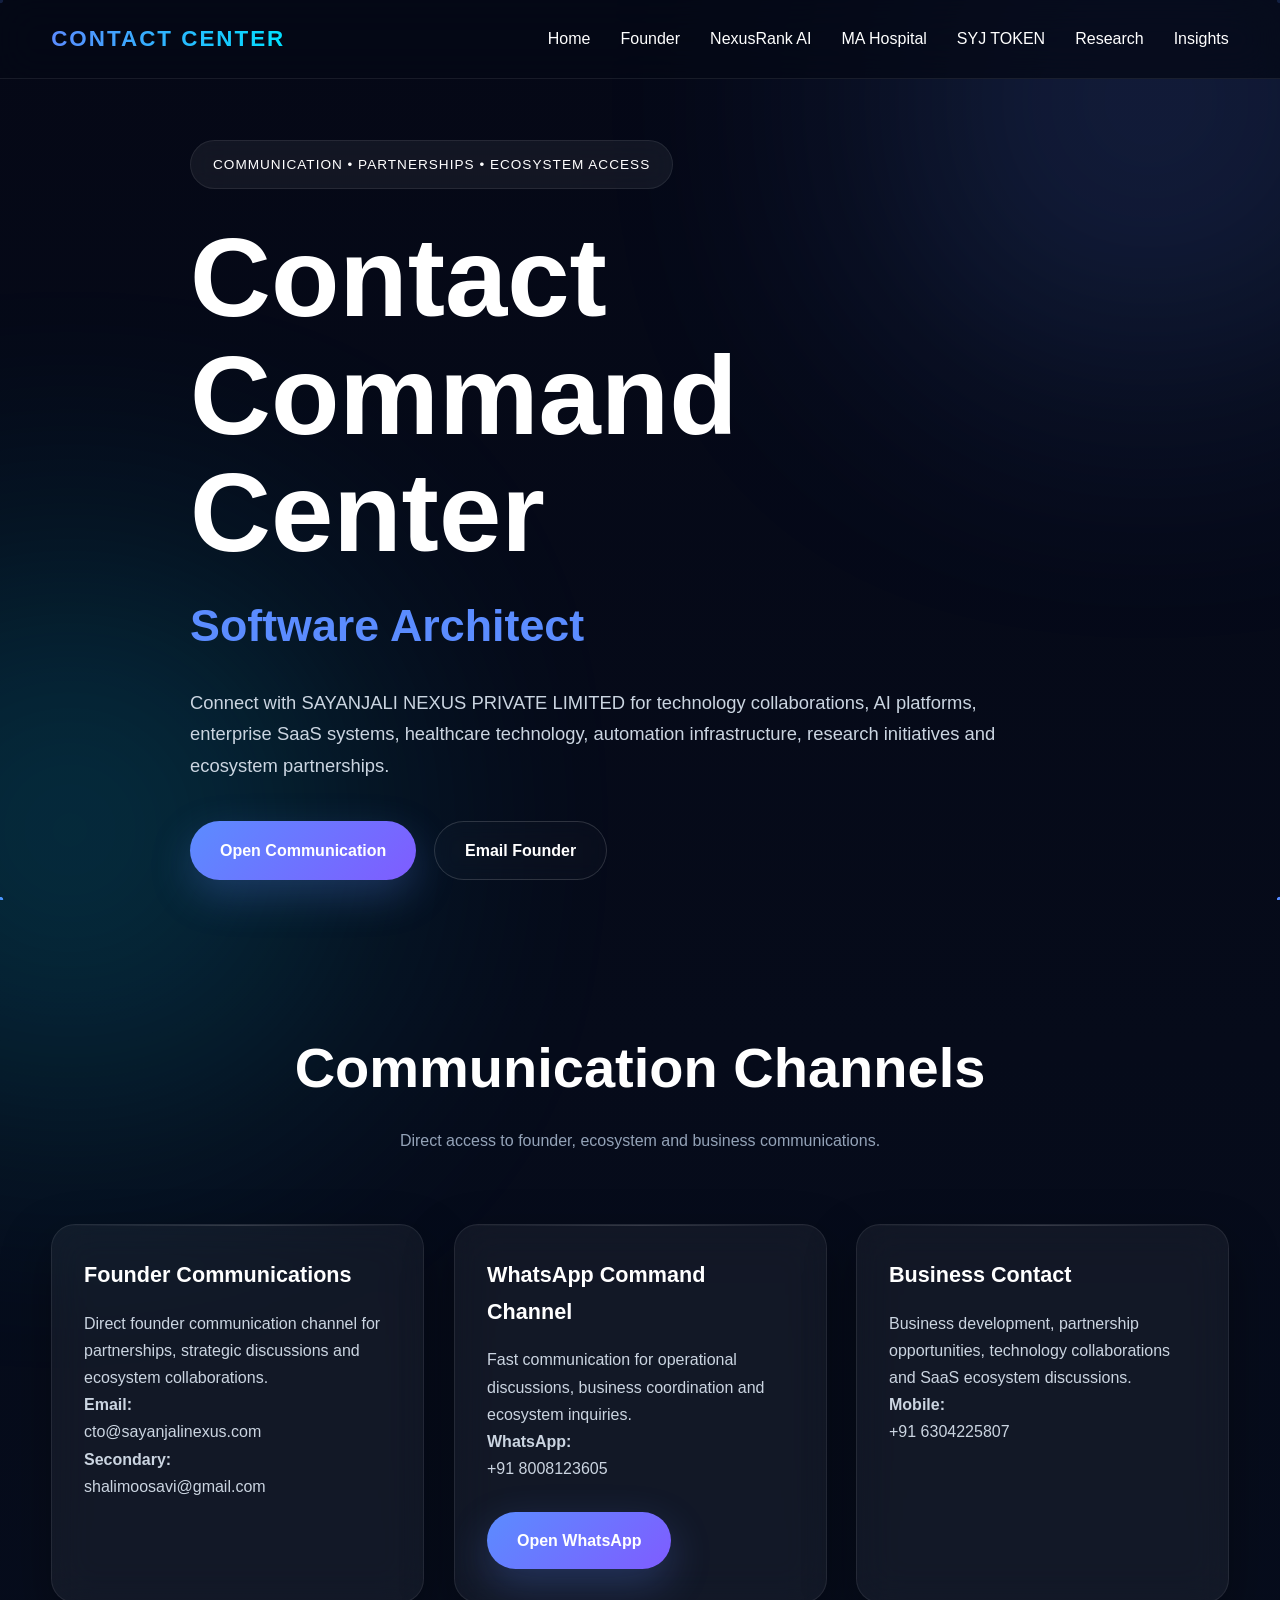
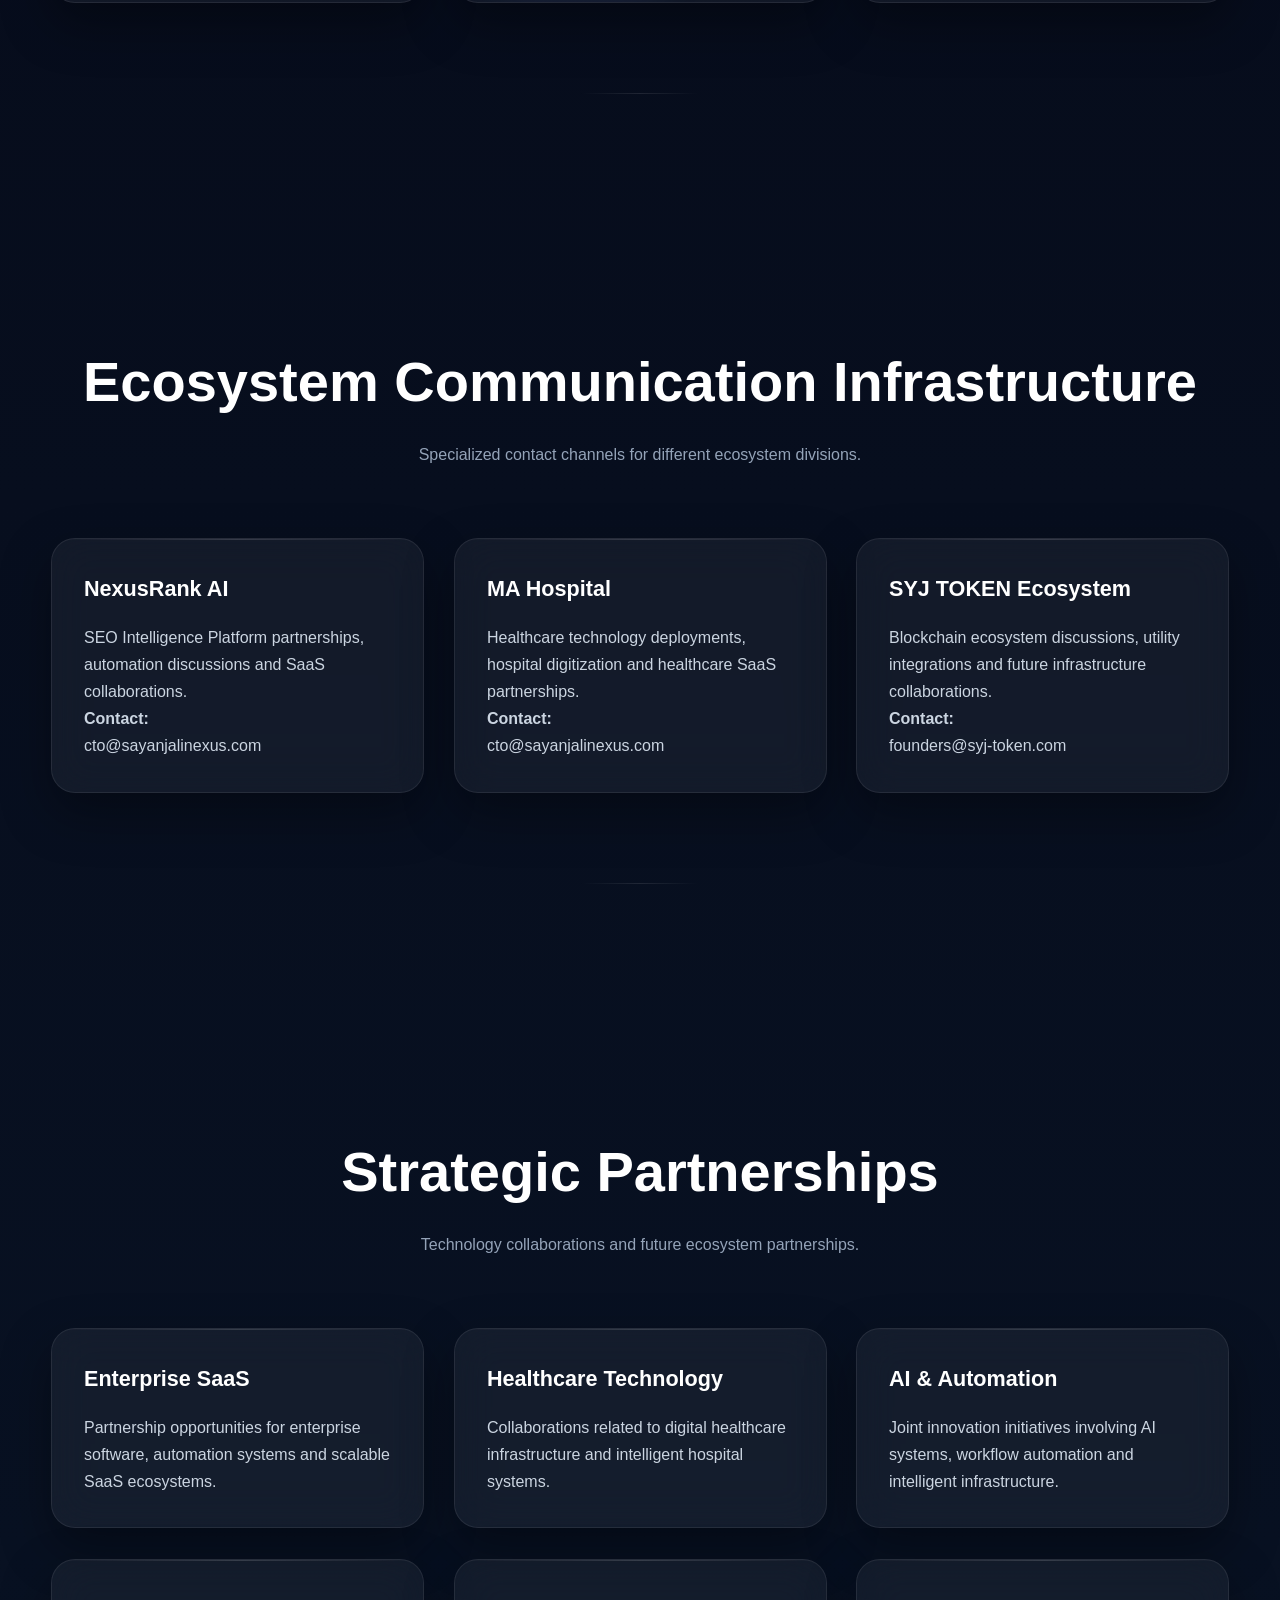
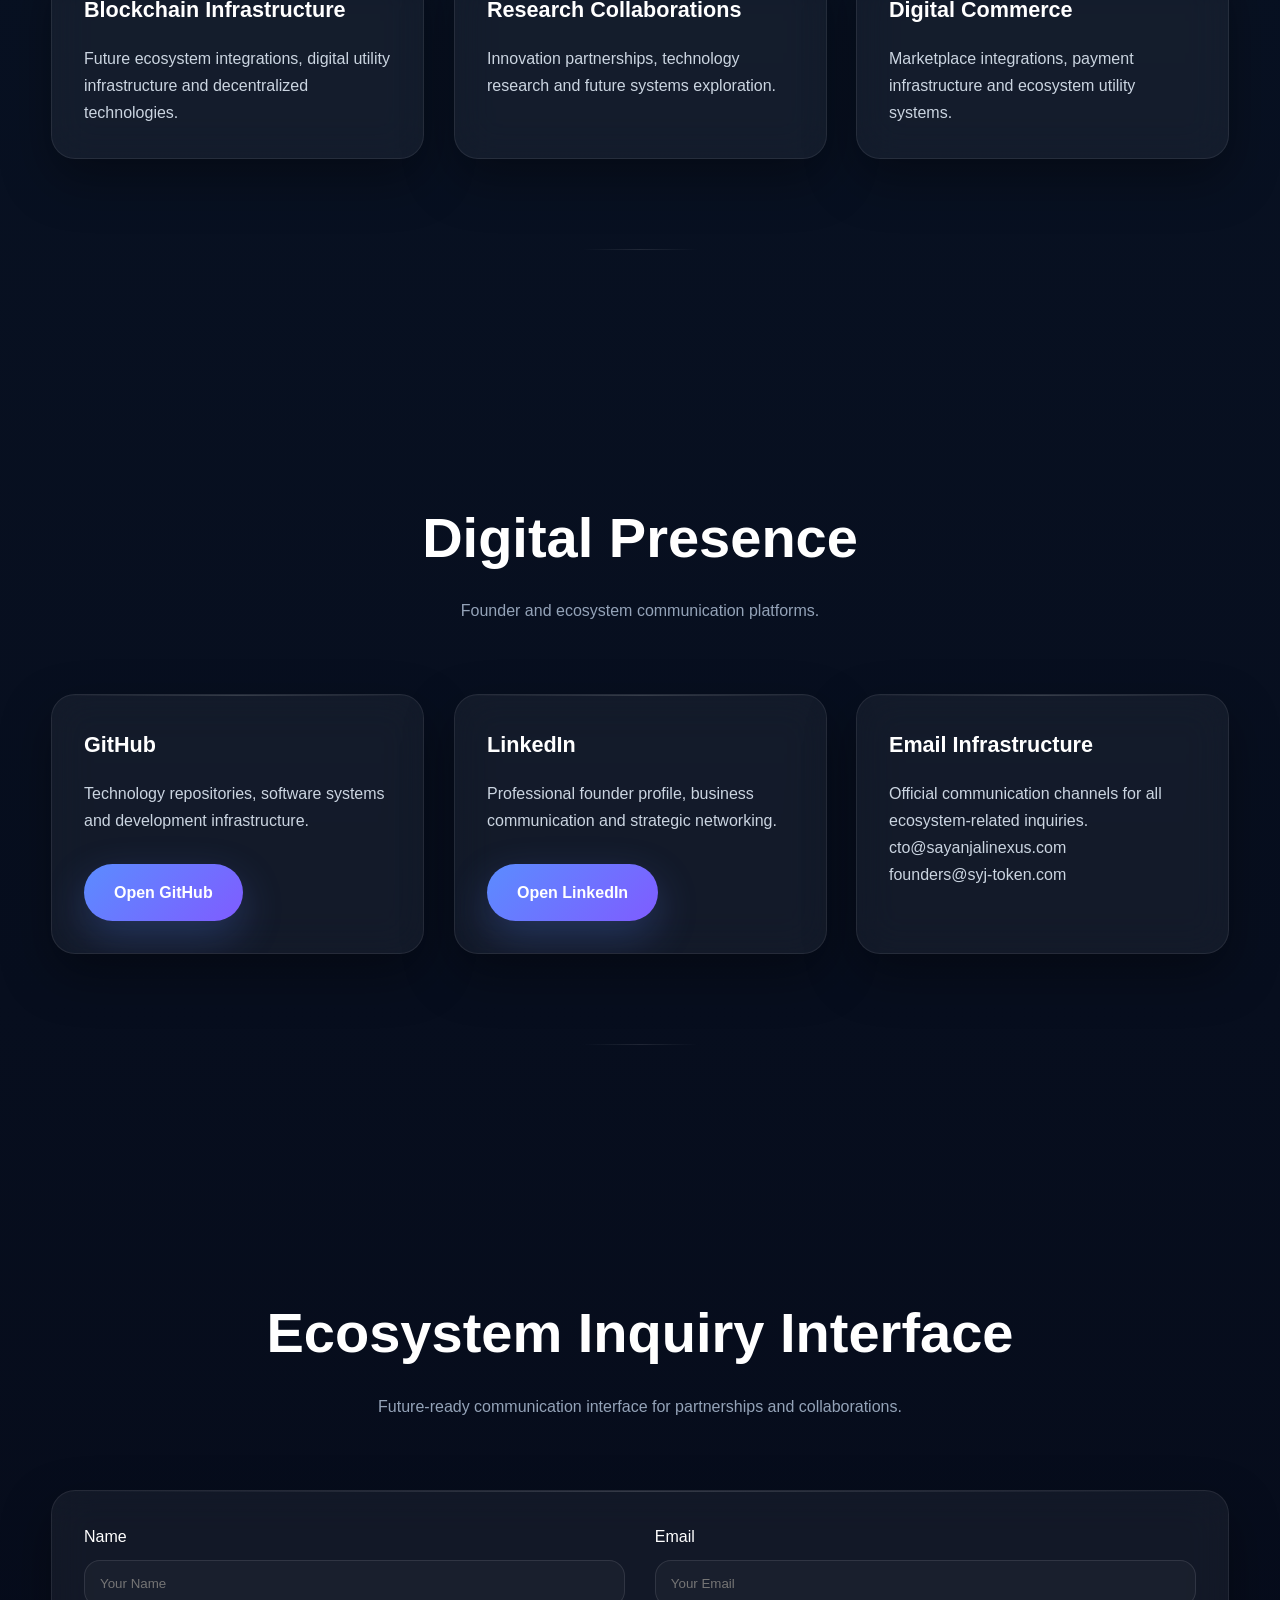
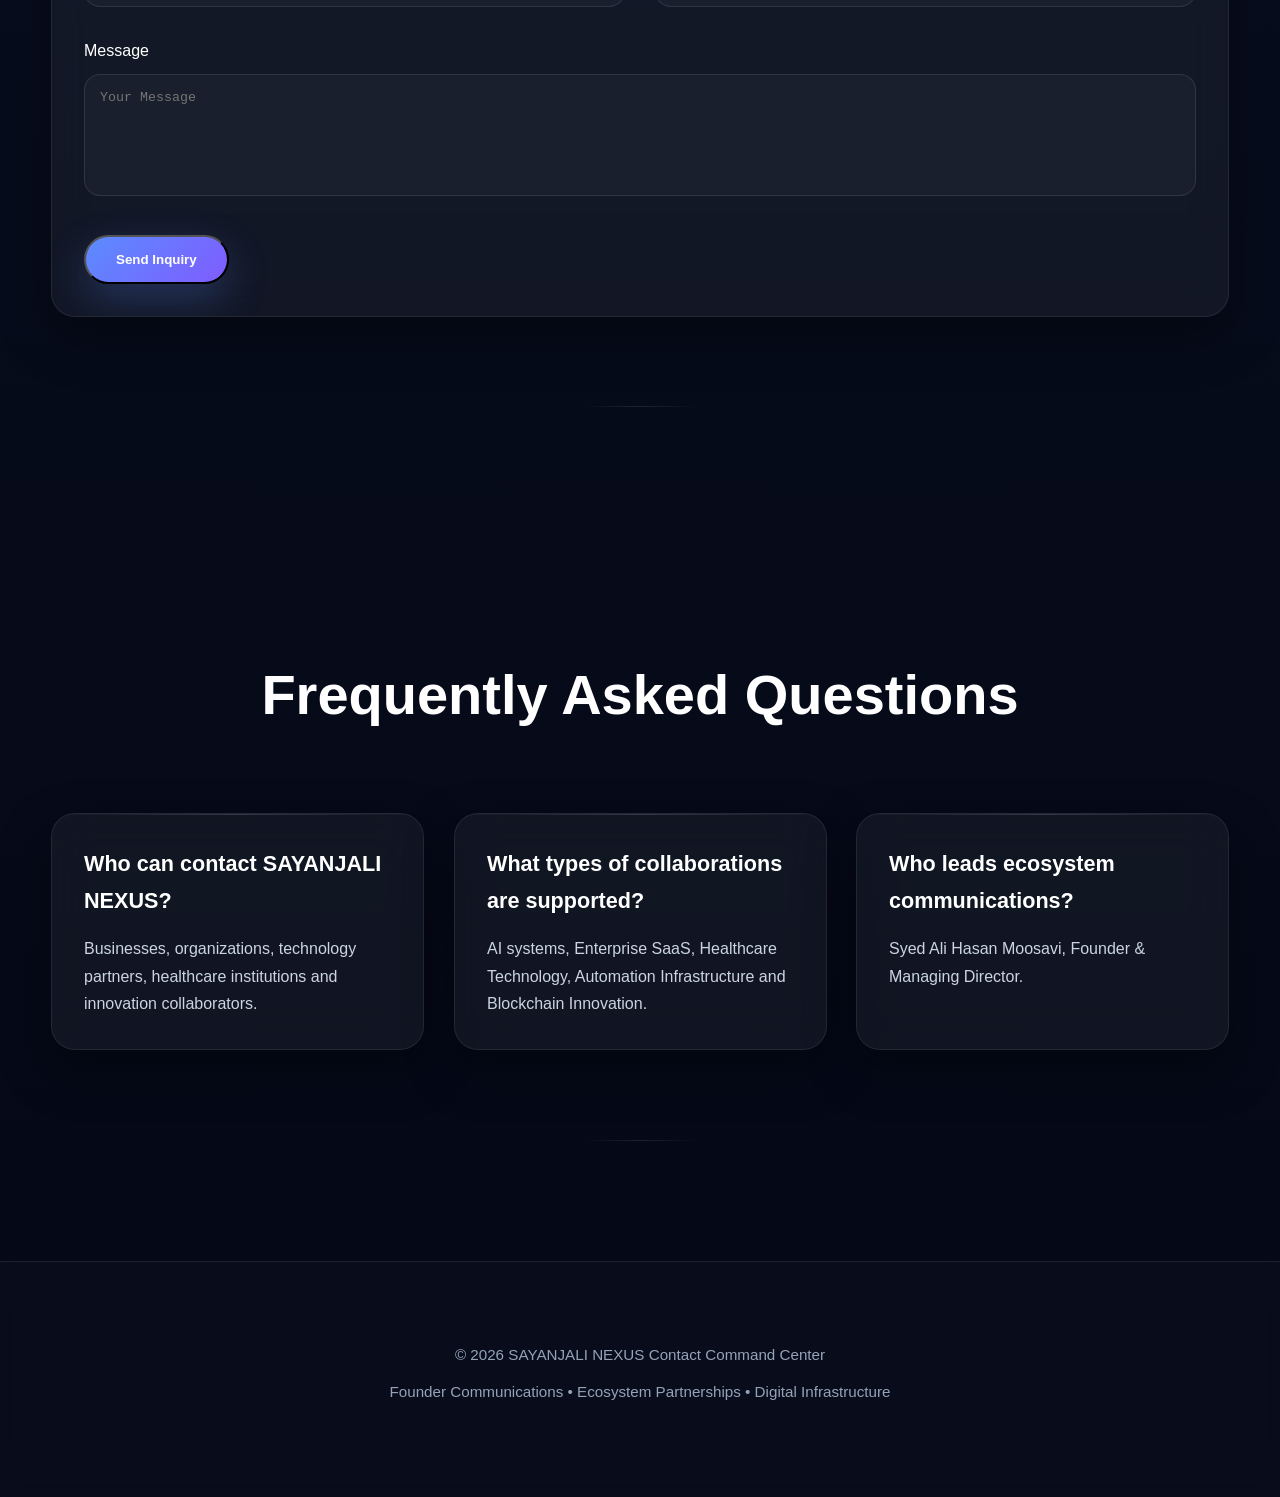
==== contact/index.html @ 1c5d67a4 "Phase 9.7 contact command center" ====
<!DOCTYPE html>
<html lang="en">

<head>

<meta charset="UTF-8">

<meta
name="viewport"
content="width=device-width, initial-scale=1.0">

<title>
Contact Command Center | SAYANJALI NEXUS
</title>

<meta
name="description"
content="Contact Command Center for SAYANJALI NEXUS PRIVATE LIMITED. Connect with Syed Ali Hasan Moosavi for partnerships, SaaS platforms, AI systems, healthcare technology and digital ecosystem collaborations.">

<link
rel="stylesheet"
href="../assets/css/main.css">

</head>

<body>

<div class="orb orb1"></div>
<div class="orb orb2"></div>

<canvas id="particles"></canvas>

<header class="navbar">

<div class="container nav-container">

<div class="logo">
CONTACT CENTER
</div>

<button
id="menuToggle"
class="menu-toggle">

☰

</button>

<ul
id="navLinks"
class="nav-links">

<li><a href="../index.html">Home</a></li>

<li><a href="../founder/index.html">Founder</a></li>

<li><a href="../products/nexusrank-ai.html">NexusRank AI</a></li>

<li><a href="../products/ma-hospital.html">MA Hospital</a></li>

<li><a href="../products/syj-token-ecosystem.html">SYJ TOKEN</a></li>

<li><a href="../research/index.html">Research</a></li>

<li><a href="../insights/index.html">Insights</a></li>

</ul>

</div>

</header>

<!-- HERO -->

<section class="hero">

<div class="container hero-content">

<div class="hero-badge">

COMMUNICATION • PARTNERSHIPS • ECOSYSTEM ACCESS

</div>

<h1>

Contact Command Center

</h1>

<h2 id="typing-text">

Founder & Ecosystem Communications

</h2>

<p class="hero-description">

Connect with SAYANJALI NEXUS PRIVATE LIMITED for technology collaborations,
AI platforms,
enterprise SaaS systems,
healthcare technology,
automation infrastructure,
research initiatives
and ecosystem partnerships.

</p>

<div class="hero-buttons">

<a
href="#contact-grid"
class="btn btn-primary">

Open Communication

</a>

<a
href="mailto:cto@sayanjalinexus.com"
class="btn btn-outline">

Email Founder

</a>

</div>

</div>

</section>

<!-- CONTACT GRID -->

<section
id="contact-grid"
class="section">

<div class="container">

<div class="section-header">

<h2>

Communication Channels

</h2>

<p>

Direct access to founder,
ecosystem
and business communications.

</p>

</div>

<div class="grid">

<div class="card">

<h3>
Founder Communications
</h3>

<p>

Direct founder communication channel for partnerships,
strategic discussions
and ecosystem collaborations.

</p>

<p>
<strong>Email:</strong><br>
cto@sayanjalinexus.com
</p>

<p>
<strong>Secondary:</strong><br>
shalimoosavi@gmail.com
</p>

</div>

<div class="card">

<h3>
WhatsApp Command Channel
</h3>

<p>

Fast communication for operational discussions,
business coordination
and ecosystem inquiries.

</p>

<p>
<strong>WhatsApp:</strong><br>
+91 8008123605
</p>

<a
href="https://wa.me/918008123605"
class="btn btn-primary mt-3">

Open WhatsApp

</a>

</div>

<div class="card">

<h3>
Business Contact
</h3>

<p>

Business development,
partnership opportunities,
technology collaborations
and SaaS ecosystem discussions.

</p>

<p>
<strong>Mobile:</strong><br>
+91 6304225807
</p>

</div>

</div>

</div>

</section>

<!-- ECOSYSTEM CONTACTS -->

<section class="section">

<div class="container">

<div class="section-header">

<h2>

Ecosystem Communication Infrastructure

</h2>

<p>

Specialized contact channels for different ecosystem divisions.

</p>

</div>

<div class="grid">

<div class="card">

<h3>
NexusRank AI
</h3>

<p>

SEO Intelligence Platform partnerships,
automation discussions
and SaaS collaborations.

</p>

<p>
<strong>Contact:</strong><br>
cto@sayanjalinexus.com
</p>

</div>

<div class="card">

<h3>
MA Hospital
</h3>

<p>

Healthcare technology deployments,
hospital digitization
and healthcare SaaS partnerships.

</p>

<p>
<strong>Contact:</strong><br>
cto@sayanjalinexus.com
</p>

</div>

<div class="card">

<h3>
SYJ TOKEN Ecosystem
</h3>

<p>

Blockchain ecosystem discussions,
utility integrations
and future infrastructure collaborations.

</p>

<p>
<strong>Contact:</strong><br>
founders@syj-token.com
</p>

</div>

</div>

</div>

</section>

<!-- PARTNERSHIPS -->

<section class="section">

<div class="container">

<div class="section-header">

<h2>

Strategic Partnerships

</h2>

<p>

Technology collaborations and future ecosystem partnerships.

</p>

</div>

<div class="grid">

<div class="card">

<h3>
Enterprise SaaS
</h3>

<p>

Partnership opportunities for enterprise software,
automation systems
and scalable SaaS ecosystems.

</p>

</div>

<div class="card">

<h3>
Healthcare Technology
</h3>

<p>

Collaborations related to digital healthcare infrastructure and intelligent hospital systems.

</p>

</div>

<div class="card">

<h3>
AI & Automation
</h3>

<p>

Joint innovation initiatives involving AI systems,
workflow automation
and intelligent infrastructure.

</p>

</div>

<div class="card">

<h3>
Blockchain Infrastructure
</h3>

<p>

Future ecosystem integrations,
digital utility infrastructure
and decentralized technologies.

</p>

</div>

<div class="card">

<h3>
Research Collaborations
</h3>

<p>

Innovation partnerships,
technology research
and future systems exploration.

</p>

</div>

<div class="card">

<h3>
Digital Commerce
</h3>

<p>

Marketplace integrations,
payment infrastructure
and ecosystem utility systems.

</p>

</div>

</div>

</div>

</section>

<!-- SOCIAL INFRASTRUCTURE -->

<section class="section">

<div class="container">

<div class="section-header">

<h2>

Digital Presence

</h2>

<p>

Founder and ecosystem communication platforms.

</p>

</div>

<div class="grid">

<div class="card">

<h3>
GitHub
</h3>

<p>

Technology repositories,
software systems
and development infrastructure.

</p>

<a
href="https://github.com/SHalimoosavi"
target="_blank"
class="btn btn-primary mt-3">

Open GitHub

</a>

</div>

<div class="card">

<h3>
LinkedIn
</h3>

<p>

Professional founder profile,
business communication
and strategic networking.

</p>

<a
href="https://www.linkedin.com/in/syed-ali-hasan-moosavi-237734378/"
target="_blank"
class="btn btn-primary mt-3">

Open LinkedIn

</a>

</div>

<div class="card">

<h3>
Email Infrastructure
</h3>

<p>

Official communication channels for all ecosystem-related inquiries.

</p>

<p>
cto@sayanjalinexus.com
</p>

<p>
founders@syj-token.com
</p>

</div>

</div>

</div>

</section>

<!-- CONTACT FORM UI -->

<section class="section">

<div class="container">

<div class="section-header">

<h2>

Ecosystem Inquiry Interface

</h2>

<p>

Future-ready communication interface for partnerships and collaborations.

</p>

</div>

<div class="card">

<form>

<div class="grid">

<div>

<label>Name</label>

<input
type="text"
placeholder="Your Name"
style="
width:100%;
padding:15px;
margin-top:10px;
border-radius:16px;
border:1px solid rgba(255,255,255,.1);
background:rgba(255,255,255,.03);
color:white;
outline:none;
">

</div>

<div>

<label>Email</label>

<input
type="email"
placeholder="Your Email"
style="
width:100%;
padding:15px;
margin-top:10px;
border-radius:16px;
border:1px solid rgba(255,255,255,.1);
background:rgba(255,255,255,.03);
color:white;
outline:none;
">

</div>

</div>

<div class="mt-3">

<label>Message</label>

<textarea
placeholder="Your Message"
rows="6"
style="
width:100%;
padding:15px;
margin-top:10px;
border-radius:16px;
border:1px solid rgba(255,255,255,.1);
background:rgba(255,255,255,.03);
color:white;
outline:none;
resize:none;
"></textarea>

</div>

<button
type="button"
class="btn btn-primary mt-3">

Send Inquiry

</button>

</form>

</div>

</div>

</section>

<!-- FAQ -->

<section class="section">

<div class="container">

<div class="section-header">

<h2>

Frequently Asked Questions

</h2>

</div>

<div class="grid">

<div class="card">

<h3>
Who can contact SAYANJALI NEXUS?
</h3>

<p>

Businesses,
organizations,
technology partners,
healthcare institutions
and innovation collaborators.

</p>

</div>

<div class="card">

<h3>
What types of collaborations are supported?
</h3>

<p>

AI systems,
Enterprise SaaS,
Healthcare Technology,
Automation Infrastructure
and Blockchain Innovation.

</p>

</div>

<div class="card">

<h3>
Who leads ecosystem communications?
</h3>

<p>

Syed Ali Hasan Moosavi,
Founder & Managing Director.

</p>

</div>

</div>

</div>

</section>

<footer>

<div class="container">

<p>
© 2026 SAYANJALI NEXUS Contact Command Center
</p>

<p>
Founder Communications • Ecosystem Partnerships • Digital Infrastructure
</p>

</div>

</footer>

<!-- CONTACT POINT SCHEMA -->

<script type="application/ld+json">
{
"@context":"https://schema.org",
"@type":"Organization",
"name":"SAYANJALI NEXUS PRIVATE LIMITED",
"contactPoint":[
{
"@type":"ContactPoint",
"telephone":"+91-8008123605",
"contactType":"customer support",
"email":"cto@sayanjalinexus.com",
"availableLanguage":"English"
}
]
}
</script>

<script src="../assets/js/main.js"></script>

</body>
</html>
---- assets/css/main.css ----
/* =======================================================
   SYED ALI HASAN MOOSAVI
   FOUNDER COMMAND CENTER
   PHASE 8B FINAL CSS
======================================================= */

/* =======================================================
   ROOT VARIABLES
======================================================= */

:root{

--bg:#050816;
--bg-secondary:#081122;
--bg-tertiary:#0c162d;

--surface:
rgba(255,255,255,.05);

--surface-hover:
rgba(255,255,255,.08);

--glass:
rgba(255,255,255,.05);

--glass-border:
rgba(255,255,255,.08);

--primary:#5b8cff;
--secondary:#7f5cff;
--accent:#00e0ff;

--success:#22c55e;
--warning:#f59e0b;
--danger:#ef4444;

--text:#ffffff;
--text-muted:#94a3b8;

--radius-sm:16px;
--radius-md:24px;
--radius-lg:32px;

--shadow-sm:
0 10px 30px rgba(0,0,0,.20);

--shadow-md:
0 20px 50px rgba(0,0,0,.35);

--shadow-lg:
0 30px 80px rgba(0,0,0,.50);

--transition:
all .35s ease;

}

/* =======================================================
   RESET
======================================================= */

*{

margin:0;
padding:0;

box-sizing:border-box;

}

html{

scroll-behavior:smooth;

}

body{

font-family:
Inter,
Segoe UI,
Roboto,
sans-serif;

background:
linear-gradient(
180deg,
var(--bg),
var(--bg-secondary),
var(--bg)
);

color:var(--text);

overflow-x:hidden;

line-height:1.7;

min-height:100vh;

position:relative;

}

/* =======================================================
   GLOBAL ELEMENTS
======================================================= */

a{

text-decoration:none;
color:inherit;

}

img{

max-width:100%;
display:block;

}

ul{

list-style:none;

}

.container{

width:min(1280px,92%);
margin:auto;

}

/* =======================================================
   PARTICLES LAYER
======================================================= */

#particles{

position:fixed;

top:0;
left:0;

width:100%;
height:100%;

pointer-events:none;

z-index:-3;

}

/* =======================================================
   AURORA ORBS
======================================================= */

.orb{

position:fixed;

border-radius:50%;

filter:blur(140px);

opacity:.22;

pointer-events:none;

z-index:-2;

animation:
floatOrb 18s ease-in-out infinite;

}

.orb1{

width:500px;
height:500px;

background:
#5b8cff;

top:-150px;
right:-120px;

}

.orb2{

width:500px;
height:500px;

background:
#00e0ff;

left:-180px;
bottom:-180px;

animation-delay:4s;

}

@keyframes floatOrb{

0%{

transform:
translateY(0);

}

50%{

transform:
translateY(-60px);

}

100%{

transform:
translateY(0);

}

}

/* =======================================================
   NAVIGATION
======================================================= */

.navbar{

position:fixed;

top:0;
left:0;

width:100%;

z-index:1000;

background:
rgba(5,8,22,.75);

backdrop-filter:
blur(20px);

border-bottom:
1px solid rgba(255,255,255,.08);

transition:
var(--transition);

}

.nav-container{

display:flex;

justify-content:space-between;

align-items:center;

padding:20px 0;

}

.logo{

font-size:1.4rem;

font-weight:800;

letter-spacing:2px;

background:
linear-gradient(
90deg,
var(--primary),
var(--accent)
);

-webkit-background-clip:text;
-webkit-text-fill-color:transparent;

}

.menu-toggle{

display:none;

background:none;
border:none;

font-size:2rem;

color:white;

cursor:pointer;

}

/* =======================================================
   NAV LINKS
======================================================= */

.nav-links{

display:flex;

align-items:center;

gap:30px;

}

.nav-links a{

position:relative;

font-weight:500;

transition:
var(--transition);

}

.nav-links a:hover{

color:
var(--accent);

}

.nav-links a::after{

content:"";

position:absolute;

left:0;
bottom:-6px;

width:0;
height:2px;

background:
var(--accent);

transition:
var(--transition);

}

.nav-links a:hover::after{

width:100%;

}

/* =======================================================
   HERO COMMAND CENTER
======================================================= */

.hero{

min-height:100vh;

display:flex;

align-items:center;

padding-top:120px;

position:relative;

}

.hero-content{

max-width:900px;

position:relative;

z-index:2;

}

.hero-badge{

display:inline-flex;

align-items:center;

gap:10px;

padding:12px 22px;

border-radius:999px;

background:
rgba(255,255,255,.06);

border:
1px solid rgba(255,255,255,.08);

backdrop-filter:
blur(12px);

margin-bottom:30px;

font-size:.85rem;

letter-spacing:1px;

text-transform:uppercase;

}

.hero h1{

font-size:
clamp(
3.5rem,
9vw,
7rem
);

line-height:1.05;

margin-bottom:15px;

font-weight:800;

}

.hero h2{

font-size:
clamp(
1.8rem,
4vw,
2.8rem
);

margin-bottom:24px;

color:
var(--primary);

transition:
var(--transition);

}

.hero-description{

max-width:820px;

font-size:1.15rem;

color:#cbd5e1;

margin-bottom:40px;

}

/* =======================================================
   HERO BUTTONS
======================================================= */

.hero-buttons{

display:flex;

flex-wrap:wrap;

gap:18px;

}

.btn{

display:inline-flex;

align-items:center;
justify-content:center;

padding:15px 30px;

border-radius:999px;

font-weight:600;

transition:
var(--transition);

cursor:pointer;

}

.btn-primary{

background:
linear-gradient(
135deg,
var(--primary),
var(--secondary)
);

color:white;

box-shadow:
0 15px 40px
rgba(91,140,255,.25);

}

.btn-primary:hover{

transform:
translateY(-4px);

}

.btn-outline{

border:
1px solid rgba(255,255,255,.15);

background:
rgba(255,255,255,.02);

backdrop-filter:
blur(10px);

}

.btn-outline:hover{

background:
rgba(255,255,255,.06);

transform:
translateY(-4px);

}

/* =======================================================
   SECTION BASE
======================================================= */

.section{

padding:
120px 0;

}

.section-header{

text-align:center;

margin-bottom:70px;

}

.section-header h2{

font-size:
clamp(
2.2rem,
5vw,
3.5rem
);

margin-bottom:12px;

}

.section-header p{

color:
var(--text-muted);

max-width:800px;

margin:auto;

}
/* =======================================================
   GRID SYSTEM
======================================================= */

.grid{

display:grid;

grid-template-columns:
repeat(
auto-fit,
minmax(300px,1fr)
);

gap:30px;

}

/* =======================================================
   GLASS CARDS
======================================================= */

.card{

position:relative;

background:
var(--glass);

backdrop-filter:
blur(20px);

border:
1px solid
var(--glass-border);

border-radius:
var(--radius-md);

padding:32px;

overflow:hidden;

box-shadow:
var(--shadow-md);

transition:
var(--transition);

}

.card::before{

content:"";

position:absolute;

top:0;
left:0;

width:100%;
height:1px;

background:
linear-gradient(
90deg,
transparent,
rgba(255,255,255,.15),
transparent
);

}

.card:hover{

transform:
translateY(-10px);

border-color:
rgba(91,140,255,.25);

background:
var(--surface-hover);

box-shadow:
0 25px 60px rgba(91,140,255,.12);

}

.card h3{

font-size:1.35rem;

margin-bottom:16px;

font-weight:700;

}

.card p{

color:#cbd5e1;

}

.card ul{

margin-top:12px;

display:flex;

flex-direction:column;

gap:10px;

}

.card li{

color:#dbe4f2;

position:relative;

padding-left:18px;

}

.card li::before{

content:"";

position:absolute;

left:0;
top:11px;

width:7px;
height:7px;

border-radius:50%;

background:
var(--accent);

}

/* =======================================================
   TIMELINE
======================================================= */

.timeline{

display:grid;

gap:30px;

}

.timeline .card{

border-left:
4px solid var(--primary);

}

.timeline .card h3{

color:
var(--primary);

}

/* =======================================================
   PRODUCT ECOSYSTEM
======================================================= */

.product-card{

min-height:420px;

display:flex;

flex-direction:column;

justify-content:flex-start;

}

.product-card h3{

font-size:1.7rem;

margin-bottom:16px;

}

.product-card p{

margin-bottom:20px;

}

.tag{

display:inline-flex;

align-items:center;

padding:8px 14px;

border-radius:999px;

font-size:.75rem;

font-weight:700;

letter-spacing:1px;

margin-bottom:20px;

background:
rgba(91,140,255,.15);

border:
1px solid rgba(91,140,255,.2);

color:#8fb2ff;

width:max-content;

}

/* =======================================================
   PRODUCT HOVER EFFECT
======================================================= */

.product-card:hover{

transform:
translateY(-12px);

box-shadow:
0 30px 80px rgba(91,140,255,.15);

}

/* =======================================================
   DASHBOARD
======================================================= */

.stats .card{

text-align:center;

padding:40px 25px;

}

.counter{

font-size:
clamp(
2.5rem,
6vw,
4rem
);

font-weight:800;

margin-bottom:10px;

background:
linear-gradient(
90deg,
var(--primary),
var(--accent)
);

-webkit-background-clip:text;
-webkit-text-fill-color:transparent;

}

.stats p{

font-size:1rem;

color:
var(--text-muted);

}

/* =======================================================
   TECHNOLOGY LAB
======================================================= */

#technology .card{

min-height:260px;

}

#technology h3{

color:
var(--accent);

margin-bottom:18px;

}

/* =======================================================
   RESEARCH CENTER
======================================================= */

#research .card{

min-height:260px;

}

#research h3{

margin-bottom:15px;

color:
var(--primary);

}

/* =======================================================
   KNOWLEDGE CENTER
======================================================= */

#knowledge .card,
#insights .card{

min-height:250px;

}

/* =======================================================
   FAQ
======================================================= */

#faq .card{

height:100%;

}

#faq h3{

color:
var(--accent);

margin-bottom:12px;

}

/* =======================================================
   CONTACT COMMAND CENTER
======================================================= */

#contact .card{

max-width:900px;

margin:auto;

padding:40px;

}

#contact p{

margin-bottom:14px;

font-size:1rem;

word-break:break-word;

}

#contact strong{

color:
var(--accent);

}

/* =======================================================
   PREMIUM PANEL EFFECT
======================================================= */

.panel{

background:
rgba(255,255,255,.03);

border:
1px solid rgba(255,255,255,.08);

border-radius:
var(--radius-lg);

padding:40px;

backdrop-filter:
blur(20px);

}

/* =======================================================
   SECTION SEPARATORS
======================================================= */

.section::after{

content:"";

display:block;

width:120px;

height:1px;

margin:
90px auto 0;

background:
linear-gradient(
90deg,
transparent,
rgba(255,255,255,.10),
transparent
);

}

/* =======================================================
   FOUNDER INTELLIGENCE PANEL
======================================================= */

#founder .card{

min-height:260px;

}

#founder h3{

color:
var(--primary);

}

/* =======================================================
   COMPANY OVERVIEW
======================================================= */

#company .card{

min-height:280px;

}

/* =======================================================
   INNOVATION GLOW
======================================================= */

.card:hover::after{

content:"";

position:absolute;

inset:0;

pointer-events:none;

background:
radial-gradient(
circle at top,
rgba(91,140,255,.10),
transparent 60%
);

}

/* =======================================================
   PREMIUM SCROLLBAR
======================================================= */

::-webkit-scrollbar{

width:10px;

}

::-webkit-scrollbar-track{

background:
#050816;

}

::-webkit-scrollbar-thumb{

background:
linear-gradient(
180deg,
var(--primary),
var(--accent)
);

border-radius:999px;

}
/* =======================================================
   FOOTER
======================================================= */

footer{

padding:80px 0;

text-align:center;

border-top:
1px solid rgba(255,255,255,.08);

background:
rgba(255,255,255,.02);

backdrop-filter:
blur(10px);

}

footer p{

color:
var(--text-muted);

margin-bottom:12px;

font-size:.95rem;

}

/* =======================================================
   REVEAL ANIMATION CLASSES
======================================================= */

.reveal{

opacity:0;

transform:
translateY(40px);

transition:
all .8s ease;

}

.reveal.active{

opacity:1;

transform:
translateY(0);

}

/* =======================================================
   FADE IN
======================================================= */

.fade-in{

animation:
fadeIn 1s ease forwards;

}

@keyframes fadeIn{

from{

opacity:0;

}

to{

opacity:1;

}

}

/* =======================================================
   FLOATING ANIMATION
======================================================= */

.float{

animation:
floating 5s ease-in-out infinite;

}

@keyframes floating{

0%{

transform:
translateY(0);

}

50%{

transform:
translateY(-12px);

}

100%{

transform:
translateY(0);

}

}

/* =======================================================
   GLOW EFFECTS
======================================================= */

.glow-primary{

box-shadow:
0 0 40px rgba(91,140,255,.25);

}

.glow-accent{

box-shadow:
0 0 40px rgba(0,224,255,.25);

}

/* =======================================================
   TYPOGRAPHY HELPERS
======================================================= */

.text-center{

text-align:center;

}

.text-muted{

color:
var(--text-muted);

}

.text-primary{

color:
var(--primary);

}

.text-accent{

color:
var(--accent);

}

/* =======================================================
   SPACING UTILITIES
======================================================= */

.mt-1{margin-top:10px;}
.mt-2{margin-top:20px;}
.mt-3{margin-top:30px;}
.mt-4{margin-top:40px;}
.mt-5{margin-top:50px;}

.mb-1{margin-bottom:10px;}
.mb-2{margin-bottom:20px;}
.mb-3{margin-bottom:30px;}
.mb-4{margin-bottom:40px;}
.mb-5{margin-bottom:50px;}

/* =======================================================
   GRID HELPERS
======================================================= */

.grid-2{

display:grid;

grid-template-columns:
repeat(2,1fr);

gap:30px;

}

.grid-3{

display:grid;

grid-template-columns:
repeat(3,1fr);

gap:30px;

}

.grid-4{

display:grid;

grid-template-columns:
repeat(4,1fr);

gap:30px;

}

/* =======================================================
   MOBILE NAVIGATION
======================================================= */

@media(max-width:900px){

.menu-toggle{

display:block;

}

.nav-links{

display:none;

position:absolute;

top:80px;
right:20px;

width:250px;

background:
rgba(5,8,22,.95);

backdrop-filter:
blur(20px);

padding:25px;

flex-direction:column;

border-radius:
var(--radius-md);

border:
1px solid rgba(255,255,255,.08);

box-shadow:
var(--shadow-md);

}

.nav-links.show{

display:flex;

}

}

/* =======================================================
   TABLET
======================================================= */

@media(max-width:992px){

.section{

padding:100px 0;

}

.hero h1{

font-size:
clamp(
3rem,
8vw,
5rem
);

}

.hero-description{

font-size:1.05rem;

}

.grid-4{

grid-template-columns:
repeat(2,1fr);

}

}

/* =======================================================
   MOBILE
======================================================= */

@media(max-width:768px){

.container{

width:94%;

}

.hero{

padding-top:130px;

}

.hero-buttons{

flex-direction:column;

align-items:stretch;

}

.btn{

width:100%;

}

.grid,
.grid-2,
.grid-3,
.grid-4{

grid-template-columns:1fr;

}

.section{

padding:80px 0;

}

.section-header{

margin-bottom:50px;

}

.section-header h2{

font-size:2rem;

}

.card{

padding:24px;

}

.counter{

font-size:3rem;

}

}

/* =======================================================
   SMALL DEVICES
======================================================= */

@media(max-width:480px){

.hero h1{

font-size:2.6rem;

}

.hero h2{

font-size:1.4rem;

}

.hero-description{

font-size:1rem;

}

.hero-badge{

font-size:.75rem;

padding:8px 14px;

}

.card{

padding:20px;

}

}

/* =======================================================
   PERFORMANCE
======================================================= */

.card,
.btn,
.nav-links a{

will-change:
transform;

}

/* =======================================================
   PRINT
======================================================= */

@media print{

#particles,
.orb,
.navbar,
.menu-toggle{

display:none !important;

}

body{

background:white;
color:black;

}

.card{

border:
1px solid #ddd;

box-shadow:none;

}

}

/* =======================================================
   END OF FILE
======================================================= */
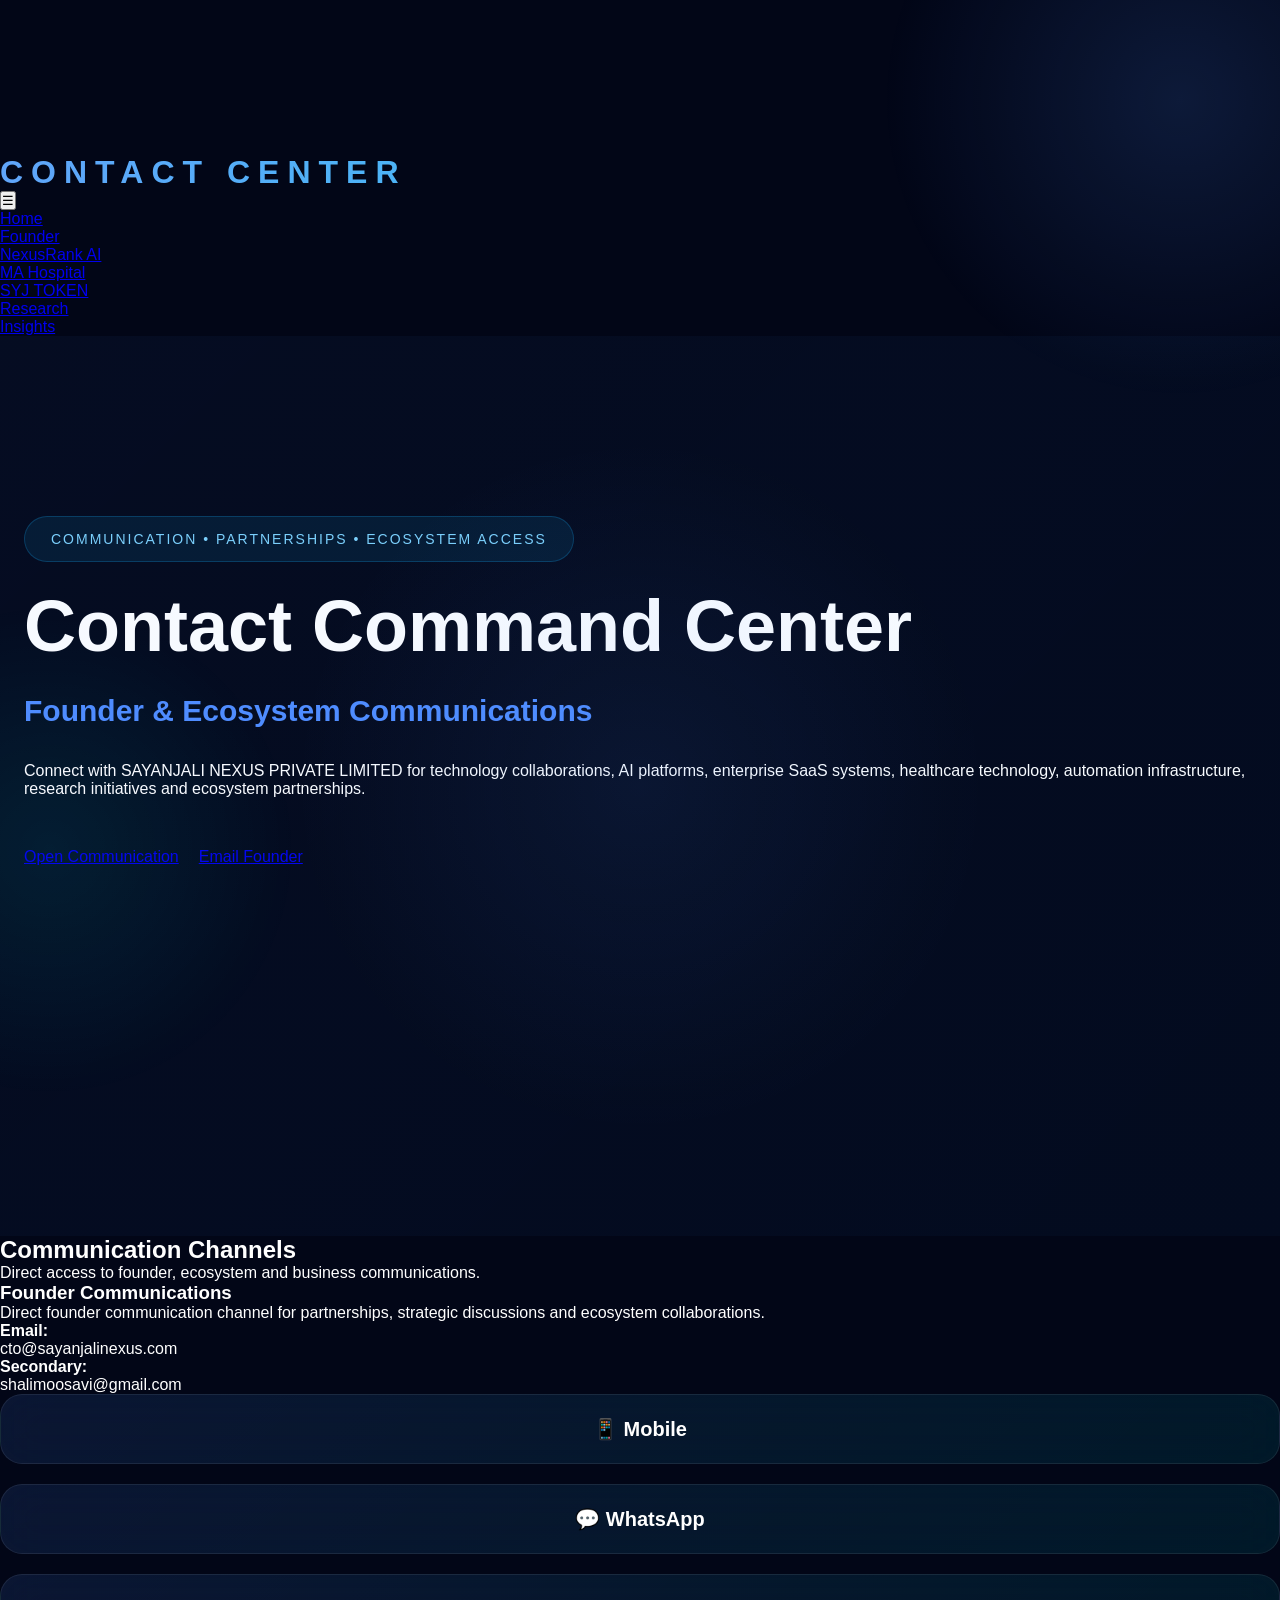
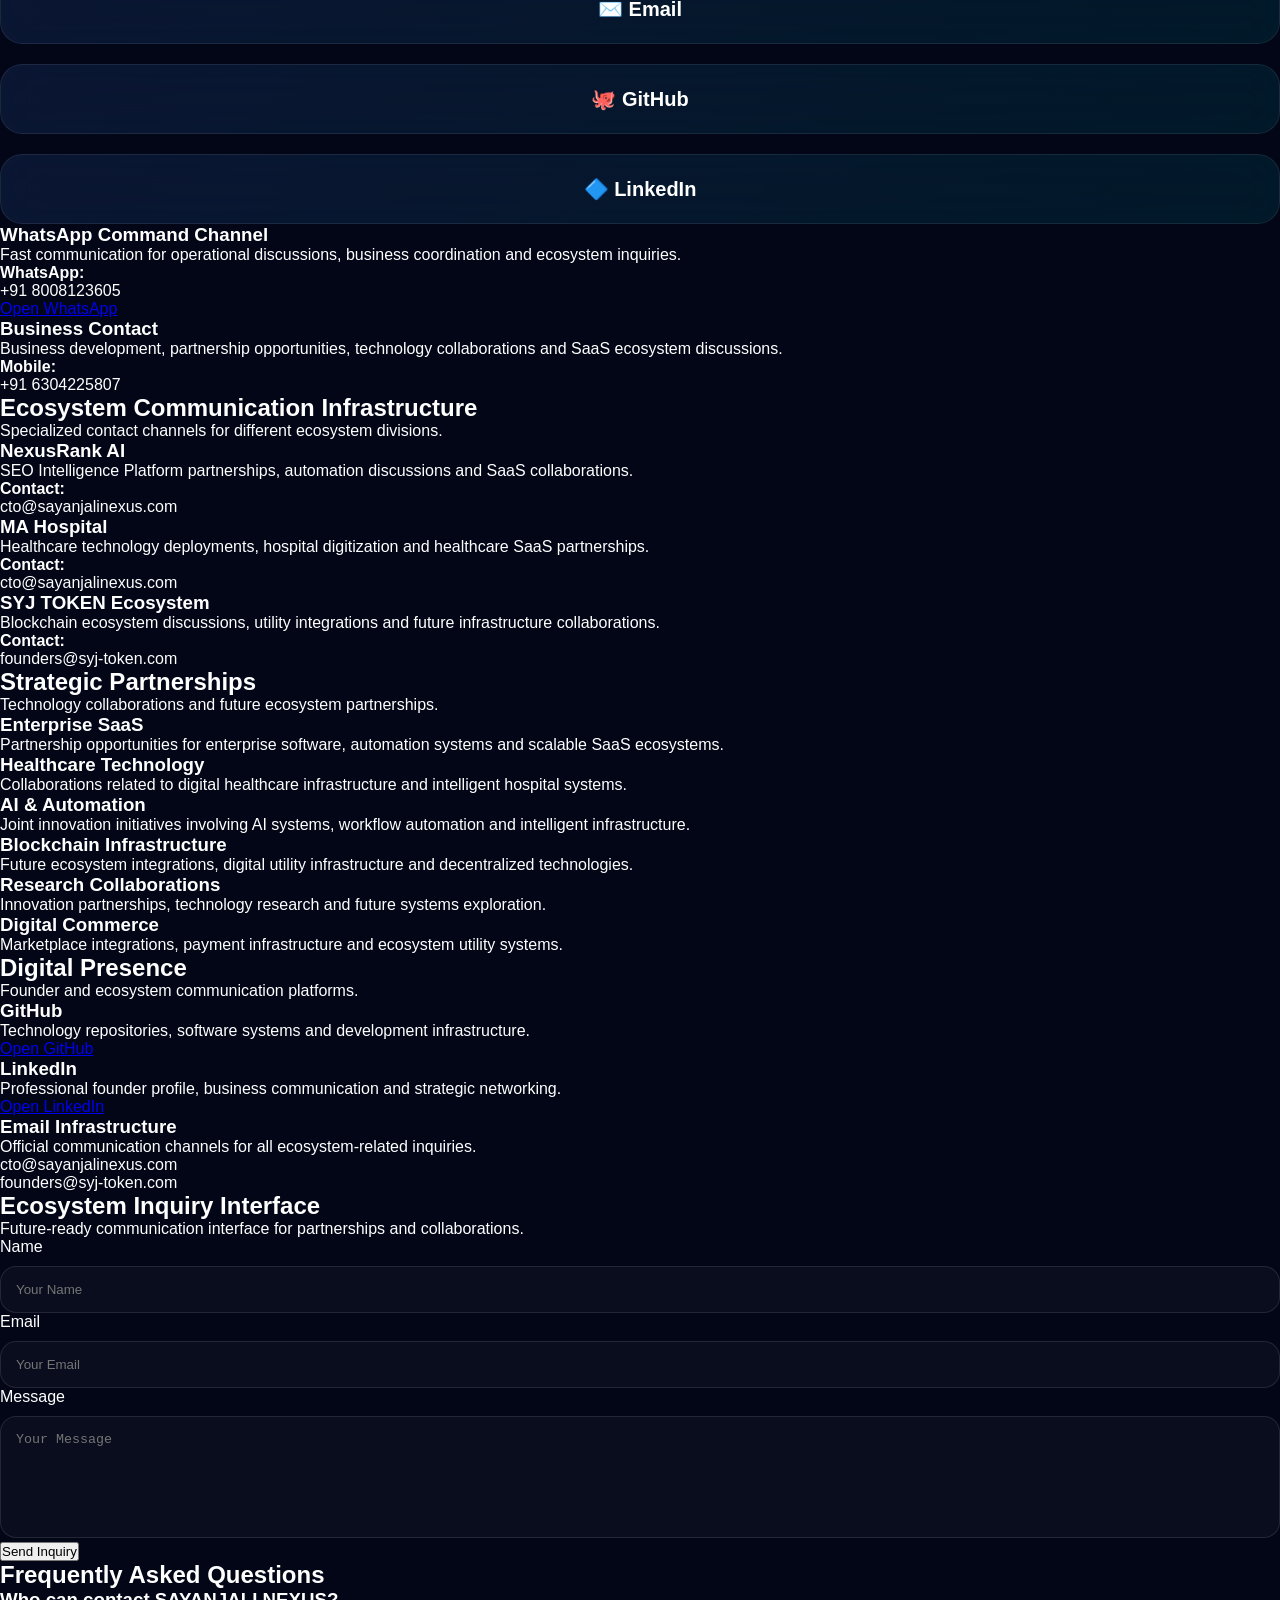
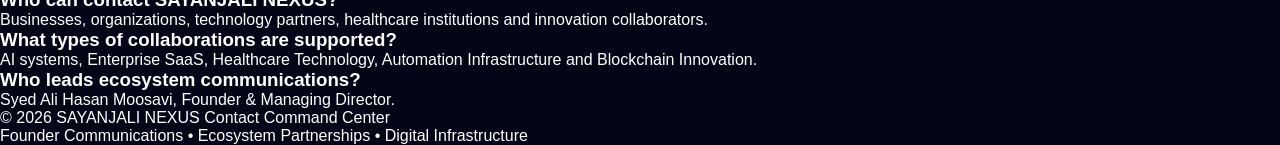
==== commit 2ba15326: "Premium contact buttons upgrade" ====
--- a/contact/index.html
+++ b/contact/index.html
@@ -184,7 +184,57 @@
 
 </div>
 
-<div class="card">
+<div class="contact-buttons">
+
+<a
+href="tel:+916304225807"
+class="contact-btn"
+>
+
+📱 Mobile
+
+</a>
+
+<a
+href="https://wa.me/918008123605"
+target="_blank"
+class="contact-btn"
+>
+
+💬 WhatsApp
+
+</a>
+
+<a
+href="mailto:cto@sayanjalinexus.com"
+class="contact-btn"
+>
+
+✉️ Email
+
+</a>
+
+<a
+href="https://github.com/SHalimoosavi"
+target="_blank"
+class="contact-btn"
+>
+
+🐙 GitHub
+
+</a>
+
+<a
+href="https://www.linkedin.com/in/syed-ali-hasan-moosavi-237734378/"
+target="_blank"
+class="contact-btn"
+>
+
+🔷 LinkedIn
+
+</a>
+
+</div>
 
 <h3>
 WhatsApp Command Channel
--- a/assets/css/main.css
+++ b/assets/css/main.css
@@ -1,1588 +1,604 @@
-/* =======================================================
-   SYED ALI HASAN MOOSAVI
-   FOUNDER COMMAND CENTER
-   PHASE 8B FINAL CSS
-======================================================= */
-
-/* =======================================================
-   ROOT VARIABLES
-======================================================= */
-
-:root{
-
---bg:#050816;
---bg-secondary:#081122;
---bg-tertiary:#0c162d;
-
---surface:
-rgba(255,255,255,.05);
-
---surface-hover:
-rgba(255,255,255,.08);
-
---glass:
-rgba(255,255,255,.05);
-
---glass-border:
-rgba(255,255,255,.08);
-
---primary:#5b8cff;
---secondary:#7f5cff;
---accent:#00e0ff;
-
---success:#22c55e;
---warning:#f59e0b;
---danger:#ef4444;
-
---text:#ffffff;
---text-muted:#94a3b8;
-
---radius-sm:16px;
---radius-md:24px;
---radius-lg:32px;
-
---shadow-sm:
-0 10px 30px rgba(0,0,0,.20);
-
---shadow-md:
-0 20px 50px rgba(0,0,0,.35);
-
---shadow-lg:
-0 30px 80px rgba(0,0,0,.50);
-
---transition:
-all .35s ease;
-
-}
-
-/* =======================================================
-   RESET
-======================================================= */
-
 *{
-
-margin:0;
-padding:0;
-
-box-sizing:border-box;
-
+    margin:0;
+    padding:0;
+    box-sizing:border-box;
 }
 
 html{
-
-scroll-behavior:smooth;
-
+    scroll-behavior:smooth;
 }
 
 body{
-
-font-family:
-Inter,
-Segoe UI,
-Roboto,
-sans-serif;
-
-background:
-linear-gradient(
-180deg,
-var(--bg),
-var(--bg-secondary),
-var(--bg)
-);
-
-color:var(--text);
-
-overflow-x:hidden;
-
-line-height:1.7;
-
-min-height:100vh;
-
-position:relative;
-
-}
-
-/* =======================================================
-   GLOBAL ELEMENTS
-======================================================= */
-
-a{
-
-text-decoration:none;
-color:inherit;
-
-}
-
-img{
-
-max-width:100%;
-display:block;
-
-}
-
-ul{
-
-list-style:none;
-
-}
-
-.container{
-
-width:min(1280px,92%);
-margin:auto;
-
-}
-
-/* =======================================================
-   PARTICLES LAYER
-======================================================= */
-
-#particles{
-
-position:fixed;
-
-top:0;
-left:0;
-
-width:100%;
-height:100%;
-
-pointer-events:none;
-
-z-index:-3;
-
-}
-
-/* =======================================================
-   AURORA ORBS
-======================================================= */
-
-.orb{
-
-position:fixed;
-
-border-radius:50%;
-
-filter:blur(140px);
-
-opacity:.22;
-
-pointer-events:none;
-
-z-index:-2;
-
-animation:
-floatOrb 18s ease-in-out infinite;
-
-}
-
-.orb1{
-
-width:500px;
-height:500px;
-
-background:
-#5b8cff;
-
-top:-150px;
-right:-120px;
-
-}
-
-.orb2{
-
-width:500px;
-height:500px;
-
-background:
-#00e0ff;
-
-left:-180px;
-bottom:-180px;
-
-animation-delay:4s;
-
-}
-
-@keyframes floatOrb{
-
-0%{
-
-transform:
-translateY(0);
-
-}
-
-50%{
-
-transform:
-translateY(-60px);
-
-}
-
-100%{
-
-transform:
-translateY(0);
-
-}
-
-}
-
-/* =======================================================
-   NAVIGATION
-======================================================= */
-
-.navbar{
-
-position:fixed;
-
-top:0;
-left:0;
-
-width:100%;
-
-z-index:1000;
-
-background:
-rgba(5,8,22,.75);
-
-backdrop-filter:
-blur(20px);
-
-border-bottom:
-1px solid rgba(255,255,255,.08);
-
-transition:
-var(--transition);
-
-}
-
-.nav-container{
-
-display:flex;
-
-justify-content:space-between;
-
-align-items:center;
-
-padding:20px 0;
-
+    background:#020617;
+    color:white;
+    font-family:Arial, sans-serif;
+    overflow-x:hidden;
+}
+
+/* BACKGROUND */
+
+.background-glow{
+    position:fixed;
+    width:100%;
+    height:100%;
+    background:
+    radial-gradient(circle at top left,#1d4ed8 0%,transparent 35%),
+    radial-gradient(circle at bottom,#0f766e 0%,transparent 35%),
+    radial-gradient(circle at right,#312e81 0%,transparent 35%);
+    opacity:.35;
+    z-index:-2;
+}
+
+.grid-overlay{
+    position:fixed;
+    width:100%;
+    height:100%;
+    background-image:
+    linear-gradient(rgba(255,255,255,0.03) 1px, transparent 1px),
+    linear-gradient(90deg, rgba(255,255,255,0.03) 1px, transparent 1px);
+    background-size:50px 50px;
+    z-index:-1;
+}
+
+/* HEADER */
+
+.header{
+    position:fixed;
+    top:0;
+    width:100%;
+    display:flex;
+    justify-content:space-between;
+    align-items:center;
+    padding:24px;
+    z-index:1000;
+    backdrop-filter:blur(18px);
 }
 
 .logo{
-
-font-size:1.4rem;
-
-font-weight:800;
-
-letter-spacing:2px;
-
-background:
-linear-gradient(
-90deg,
-var(--primary),
-var(--accent)
-);
-
--webkit-background-clip:text;
--webkit-text-fill-color:transparent;
-
-}
-
-.menu-toggle{
-
-display:none;
-
-background:none;
-border:none;
-
-font-size:2rem;
-
-color:white;
-
-cursor:pointer;
-
-}
-
-/* =======================================================
-   NAV LINKS
-======================================================= */
-
-.nav-links{
-
-display:flex;
-
-align-items:center;
-
-gap:30px;
-
-}
-
-.nav-links a{
-
-position:relative;
-
-font-weight:500;
-
-transition:
-var(--transition);
-
-}
-
-.nav-links a:hover{
-
-color:
-var(--accent);
-
-}
-
-.nav-links a::after{
-
-content:"";
-
-position:absolute;
-
-left:0;
-bottom:-6px;
-
-width:0;
-height:2px;
-
-background:
-var(--accent);
-
-transition:
-var(--transition);
-
-}
-
-.nav-links a:hover::after{
-
-width:100%;
-
-}
-
-/* =======================================================
-   HERO COMMAND CENTER
-======================================================= */
+    font-size:32px;
+    font-weight:700;
+    letter-spacing:8px;
+    background:linear-gradient(to right,#60a5fa,#22d3ee);
+    -webkit-background-clip:text;
+    -webkit-text-fill-color:transparent;
+}
+
+.menu-btn{
+    width:70px;
+    height:70px;
+    border:none;
+    border-radius:22px;
+    background:rgba(255,255,255,0.05);
+    backdrop-filter:blur(20px);
+    display:flex;
+    flex-direction:column;
+    justify-content:center;
+    align-items:center;
+    gap:7px;
+}
+
+.menu-btn span{
+    width:34px;
+    height:3px;
+    background:white;
+    border-radius:10px;
+}
+
+/* MOBILE MENU */
+
+.mobile-menu{
+    position:fixed;
+    top:0;
+    right:-100%;
+    width:80%;
+    height:100vh;
+    background:#020617;
+    z-index:999;
+    padding:120px 40px;
+    transition:.4s;
+    display:flex;
+    flex-direction:column;
+    gap:30px;
+}
+
+.mobile-menu.active{
+    right:0;
+}
+
+.mobile-menu a{
+    color:white;
+    text-decoration:none;
+    font-size:24px;
+}
+
+/* HERO */
 
 .hero{
-
-min-height:100vh;
-
-display:flex;
-
-align-items:center;
-
-padding-top:120px;
-
-position:relative;
-
+    min-height:100vh;
+    padding:180px 24px 80px;
+}
+
+.hero-badge{
+    display:inline-block;
+    padding:14px 26px;
+    border-radius:999px;
+    background:rgba(14,165,233,0.1);
+    border:1px solid rgba(14,165,233,0.25);
+    color:#7dd3fc;
+    margin-bottom:30px;
+    font-size:14px;
+    letter-spacing:2px;
+}
+
+.hero h1{
+    font-size:72px;
+    line-height:0.95;
+    margin-bottom:30px;
+    word-break:break-word;
+}
+
+.hero h2{
+    font-size:30px;
+    color:#4f8cff;
+    margin-bottom:30px;
+    line-height:1.4;
+    max-width:900px;
+}
+    font-size:30px;
+    color:#4f8cff;
+    margin-bottom:30px;
+    line-height:1.3;
+}
+
+.hero p{
+    font-size:22px;
+    line-height:1.8;
+    color:#cbd5e1;
+    max-width:900px;
+}
+
+/* BUTTONS */
+
+.hero-buttons{
+    margin-top:50px;
+    display:flex;
+    gap:20px;
+    flex-wrap:wrap;
+}
+
+.primary-btn,
+.secondary-btn{
+    padding:18px 34px;
+    border-radius:18px;
+    text-decoration:none;
+    font-size:18px;
+    font-weight:600;
+}
+
+.primary-btn{
+    background:linear-gradient(to right,#3b82f6,#8b5cf6);
+    color:white;
+}
+
+.secondary-btn{
+    border:1px solid rgba(255,255,255,0.15);
+    color:white;
+}
+
+/* STATS */
+
+.stats-section{
+    display:grid;
+    grid-template-columns:1fr;
+    gap:24px;
+    padding:40px 24px;
+}
+
+.stat-card{
+    background:rgba(255,255,255,0.04);
+    border:1px solid rgba(255,255,255,0.08);
+    border-radius:32px;
+    padding:50px 40px;
+    backdrop-filter:blur(20px);
+}
+
+.stat-card h3{
+    font-size:58px;
+    color:#38bdf8;
+    margin-bottom:20px;
+}
+
+.stat-card p{
+    font-size:24px;
+    color:#cbd5e1;
+}
+
+/* CONTENT */
+
+.content-section{
+    padding:80px 24px;
+}
+
+.section-title{
+    font-size:54px;
+    margin-bottom:40px;
+    font-weight:700;
+}
+
+.glass-card{
+    background:rgba(255,255,255,0.04);
+    border:1px solid rgba(255,255,255,0.08);
+    border-radius:36px;
+    padding:40px;
+    margin-bottom:30px;
+    backdrop-filter:blur(20px);
+}
+
+.glass-card h3{
+    font-size:38px;
+    margin-bottom:24px;
+}
+
+.glass-card p,
+.glass-card li{
+    font-size:24px;
+    line-height:1.8;
+    color:#dbe4ee;
+}
+
+.glass-card ul{
+    padding-left:30px;
+}
+
+/* FOOTER */
+
+.footer{
+    padding:60px 24px;
+    text-align:center;
+    color:#94a3b8;
+    line-height:2;
+}
+
+body::before{
+    content:"";
+    position:fixed;
+    width:600px;
+    height:600px;
+    background:
+    radial-gradient(circle,
+    rgba(79,140,255,0.15),
+    transparent 70%);
+    top:-200px;
+    right:-200px;
+    z-index:-1;
+    animation:
+    glowPulse 8s infinite ease-in-out;
+}
+
+body::after{
+    content:"";
+    position:fixed;
+    width:500px;
+    height:500px;
+    background:
+    radial-gradient(circle,
+    rgba(0,255,255,0.08),
+    transparent 70%);
+    bottom:-200px;
+    left:-200px;
+    z-index:-1;
+    animation:
+    glowPulse 10s infinite ease-in-out;
+}
+
+.hero{
+    position:relative;
+    overflow:hidden;
+}
+
+.hero::before{
+    content:"";
+    position:absolute;
+    inset:0;
+    background:
+    linear-gradient(
+        135deg,
+        rgba(79,140,255,0.05),
+        rgba(0,255,255,0.02),
+        transparent
+    );
+
+    background-size:400% 400%;
+    animation:
+    gradientShift 12s ease infinite;
+}
+
+.glass-card{
+    transition:
+    transform 0.4s ease,
+    box-shadow 0.4s ease,
+    border 0.4s ease;
+}
+
+.glass-card:hover{
+    transform:
+    translateY(-12px);
+
+    border:
+    1px solid rgba(79,140,255,0.4);
+
+    box-shadow:
+    0 20px 60px rgba(0,0,0,0.45),
+    0 0 30px rgba(79,140,255,0.2);
+}
+
+.stat-card{
+    transition:
+    transform 0.4s ease,
+    box-shadow 0.4s ease;
+}
+
+.stat-card:hover{
+    transform:
+    translateY(-10px)
+    scale(1.02);
+
+    box-shadow:
+    0 20px 50px rgba(79,140,255,0.18);
+}
+
+.primary-btn{
+    position:relative;
+    overflow:hidden;
+}
+
+.primary-btn::before{
+    content:"";
+    position:absolute;
+    top:0;
+    left:-100%;
+    width:100%;
+    height:100%;
+    background:
+    linear-gradient(
+        90deg,
+        transparent,
+        rgba(255,255,255,0.3),
+        transparent
+    );
+
+    transition:0.7s;
+}
+
+.primary-btn:hover::before{
+    left:100%;
+}
+
+.logo{
+    animation:
+    floating 5s ease-in-out infinite;
 }
 
 .hero-content{
-
-max-width:900px;
-
-position:relative;
-
-z-index:2;
-
-}
-
-.hero-badge{
-
-display:inline-flex;
-
-align-items:center;
-
-gap:10px;
-
-padding:12px 22px;
-
-border-radius:999px;
-
-background:
-rgba(255,255,255,.06);
-
-border:
-1px solid rgba(255,255,255,.08);
-
-backdrop-filter:
-blur(12px);
-
-margin-bottom:30px;
-
-font-size:.85rem;
-
-letter-spacing:1px;
-
-text-transform:uppercase;
-
-}
-
-.hero h1{
-
-font-size:
-clamp(
-3.5rem,
-9vw,
-7rem
-);
-
-line-height:1.05;
-
-margin-bottom:15px;
-
-font-weight:800;
-
-}
-
-.hero h2{
-
-font-size:
-clamp(
-1.8rem,
-4vw,
-2.8rem
-);
-
-margin-bottom:24px;
-
-color:
-var(--primary);
-
-transition:
-var(--transition);
-
-}
-
-.hero-description{
-
-max-width:820px;
-
-font-size:1.15rem;
-
-color:#cbd5e1;
-
-margin-bottom:40px;
-
-}
-
-/* =======================================================
-   HERO BUTTONS
-======================================================= */
-
-.hero-buttons{
-
-display:flex;
-
-flex-wrap:wrap;
-
-gap:18px;
-
-}
-
-.btn{
-
-display:inline-flex;
-
-align-items:center;
-justify-content:center;
-
-padding:15px 30px;
-
-border-radius:999px;
-
-font-weight:600;
-
-transition:
-var(--transition);
-
-cursor:pointer;
-
-}
-
-.btn-primary{
-
-background:
-linear-gradient(
-135deg,
-var(--primary),
-var(--secondary)
-);
-
-color:white;
-
-box-shadow:
-0 15px 40px
-rgba(91,140,255,.25);
-
-}
-
-.btn-primary:hover{
-
-transform:
-translateY(-4px);
-
-}
-
-.btn-outline{
-
-border:
-1px solid rgba(255,255,255,.15);
-
-background:
-rgba(255,255,255,.02);
-
-backdrop-filter:
-blur(10px);
-
-}
-
-.btn-outline:hover{
-
-background:
-rgba(255,255,255,.06);
-
-transform:
-translateY(-4px);
-
-}
-
-/* =======================================================
-   SECTION BASE
-======================================================= */
-
-.section{
-
-padding:
-120px 0;
-
-}
-
-.section-header{
-
-text-align:center;
-
-margin-bottom:70px;
-
-}
-
-.section-header h2{
-
-font-size:
-clamp(
-2.2rem,
-5vw,
-3.5rem
-);
-
-margin-bottom:12px;
-
-}
-
-.section-header p{
-
-color:
-var(--text-muted);
-
-max-width:800px;
-
-margin:auto;
-
-}
-/* =======================================================
-   GRID SYSTEM
-======================================================= */
-
-.grid{
-
-display:grid;
-
-grid-template-columns:
-repeat(
-auto-fit,
-minmax(300px,1fr)
-);
-
-gap:30px;
-
-}
-
-/* =======================================================
-   GLASS CARDS
-======================================================= */
-
-.card{
-
-position:relative;
-
-background:
-var(--glass);
-
-backdrop-filter:
-blur(20px);
-
-border:
-1px solid
-var(--glass-border);
-
-border-radius:
-var(--radius-md);
-
-padding:32px;
-
-overflow:hidden;
-
-box-shadow:
-var(--shadow-md);
-
-transition:
-var(--transition);
-
-}
-
-.card::before{
-
-content:"";
-
-position:absolute;
-
-top:0;
-left:0;
-
-width:100%;
-height:1px;
-
-background:
-linear-gradient(
-90deg,
-transparent,
-rgba(255,255,255,.15),
-transparent
-);
-
-}
-
-.card:hover{
-
-transform:
-translateY(-10px);
-
-border-color:
-rgba(91,140,255,.25);
-
-background:
-var(--surface-hover);
-
-box-shadow:
-0 25px 60px rgba(91,140,255,.12);
-
-}
-
-.card h3{
-
-font-size:1.35rem;
-
-margin-bottom:16px;
-
-font-weight:700;
-
-}
-
-.card p{
-
-color:#cbd5e1;
-
-}
-
-.card ul{
-
-margin-top:12px;
-
-display:flex;
-
-flex-direction:column;
-
-gap:10px;
-
-}
-
-.card li{
-
-color:#dbe4f2;
-
-position:relative;
-
-padding-left:18px;
-
-}
-
-.card li::before{
-
-content:"";
-
-position:absolute;
-
-left:0;
-top:11px;
-
-width:7px;
-height:7px;
-
-border-radius:50%;
-
-background:
-var(--accent);
-
-}
-
-/* =======================================================
-   TIMELINE
-======================================================= */
-
-.timeline{
-
-display:grid;
-
-gap:30px;
-
-}
-
-.timeline .card{
-
-border-left:
-4px solid var(--primary);
-
-}
-
-.timeline .card h3{
-
-color:
-var(--primary);
-
-}
-
-/* =======================================================
-   PRODUCT ECOSYSTEM
-======================================================= */
-
-.product-card{
-
-min-height:420px;
-
-display:flex;
-
-flex-direction:column;
-
-justify-content:flex-start;
-
-}
-
-.product-card h3{
-
-font-size:1.7rem;
-
-margin-bottom:16px;
-
-}
-
-.product-card p{
-
-margin-bottom:20px;
-
-}
-
-.tag{
-
-display:inline-flex;
-
-align-items:center;
-
-padding:8px 14px;
-
-border-radius:999px;
-
-font-size:.75rem;
-
-font-weight:700;
-
-letter-spacing:1px;
-
-margin-bottom:20px;
-
-background:
-rgba(91,140,255,.15);
-
-border:
-1px solid rgba(91,140,255,.2);
-
-color:#8fb2ff;
-
-width:max-content;
-
-}
-
-/* =======================================================
-   PRODUCT HOVER EFFECT
-======================================================= */
-
-.product-card:hover{
-
-transform:
-translateY(-12px);
-
-box-shadow:
-0 30px 80px rgba(91,140,255,.15);
-
-}
-
-/* =======================================================
-   DASHBOARD
-======================================================= */
-
-.stats .card{
-
-text-align:center;
-
-padding:40px 25px;
-
-}
-
-.counter{
-
-font-size:
-clamp(
-2.5rem,
-6vw,
-4rem
-);
-
-font-weight:800;
-
-margin-bottom:10px;
-
-background:
-linear-gradient(
-90deg,
-var(--primary),
-var(--accent)
-);
-
--webkit-background-clip:text;
--webkit-text-fill-color:transparent;
-
-}
-
-.stats p{
-
-font-size:1rem;
-
-color:
-var(--text-muted);
-
-}
-
-/* =======================================================
-   TECHNOLOGY LAB
-======================================================= */
-
-#technology .card{
-
-min-height:260px;
-
-}
-
-#technology h3{
-
-color:
-var(--accent);
-
-margin-bottom:18px;
-
-}
-
-/* =======================================================
-   RESEARCH CENTER
-======================================================= */
-
-#research .card{
-
-min-height:260px;
-
-}
-
-#research h3{
-
-margin-bottom:15px;
-
-color:
-var(--primary);
-
-}
-
-/* =======================================================
-   KNOWLEDGE CENTER
-======================================================= */
-
-#knowledge .card,
-#insights .card{
-
-min-height:250px;
-
-}
-
-/* =======================================================
-   FAQ
-======================================================= */
-
-#faq .card{
-
-height:100%;
-
-}
-
-#faq h3{
-
-color:
-var(--accent);
-
-margin-bottom:12px;
-
-}
-
-/* =======================================================
-   CONTACT COMMAND CENTER
-======================================================= */
-
-#contact .card{
-
-max-width:900px;
-
-margin:auto;
-
-padding:40px;
-
-}
-
-#contact p{
-
-margin-bottom:14px;
-
-font-size:1rem;
-
-word-break:break-word;
-
-}
-
-#contact strong{
-
-color:
-var(--accent);
-
-}
-
-/* =======================================================
-   PREMIUM PANEL EFFECT
-======================================================= */
-
-.panel{
-
-background:
-rgba(255,255,255,.03);
-
-border:
-1px solid rgba(255,255,255,.08);
-
-border-radius:
-var(--radius-lg);
-
-padding:40px;
-
-backdrop-filter:
-blur(20px);
-
-}
-
-/* =======================================================
-   SECTION SEPARATORS
-======================================================= */
-
-.section::after{
-
-content:"";
-
-display:block;
-
-width:120px;
-
-height:1px;
-
-margin:
-90px auto 0;
-
-background:
-linear-gradient(
-90deg,
-transparent,
-rgba(255,255,255,.10),
-transparent
-);
-
-}
-
-/* =======================================================
-   FOUNDER INTELLIGENCE PANEL
-======================================================= */
-
-#founder .card{
-
-min-height:260px;
-
-}
-
-#founder h3{
-
-color:
-var(--primary);
-
-}
-
-/* =======================================================
-   COMPANY OVERVIEW
-======================================================= */
-
-#company .card{
-
-min-height:280px;
-
-}
-
-/* =======================================================
-   INNOVATION GLOW
-======================================================= */
-
-.card:hover::after{
-
-content:"";
-
-position:absolute;
-
-inset:0;
-
-pointer-events:none;
-
-background:
-radial-gradient(
-circle at top,
-rgba(91,140,255,.10),
-transparent 60%
-);
-
-}
-
-/* =======================================================
-   PREMIUM SCROLLBAR
-======================================================= */
-
-::-webkit-scrollbar{
-
-width:10px;
-
-}
-
-::-webkit-scrollbar-track{
-
-background:
-#050816;
-
-}
-
-::-webkit-scrollbar-thumb{
-
-background:
-linear-gradient(
-180deg,
-var(--primary),
-var(--accent)
-);
-
-border-radius:999px;
-
-}
-/* =======================================================
-   FOOTER
-======================================================= */
-
-footer{
-
-padding:80px 0;
-
-text-align:center;
-
-border-top:
-1px solid rgba(255,255,255,.08);
-
-background:
-rgba(255,255,255,.02);
-
-backdrop-filter:
-blur(10px);
-
-}
-
-footer p{
-
-color:
-var(--text-muted);
-
-margin-bottom:12px;
-
-font-size:.95rem;
-
-}
-
-/* =======================================================
-   REVEAL ANIMATION CLASSES
-======================================================= */
-
-.reveal{
-
-opacity:0;
-
-transform:
-translateY(40px);
-
-transition:
-all .8s ease;
-
-}
-
-.reveal.active{
-
-opacity:1;
-
-transform:
-translateY(0);
-
-}
-
-/* =======================================================
-   FADE IN
-======================================================= */
-
-.fade-in{
-
-animation:
-fadeIn 1s ease forwards;
-
-}
-
-@keyframes fadeIn{
-
-from{
-
-opacity:0;
-
-}
-
-to{
-
-opacity:1;
-
-}
-
-}
-
-/* =======================================================
-   FLOATING ANIMATION
-======================================================= */
-
-.float{
-
-animation:
-floating 5s ease-in-out infinite;
-
-}
-
-@keyframes floating{
-
-0%{
-
-transform:
-translateY(0);
-
-}
-
-50%{
-
-transform:
-translateY(-12px);
-
-}
-
-100%{
-
-transform:
-translateY(0);
-
-}
-
-}
-
-/* =======================================================
-   GLOW EFFECTS
-======================================================= */
-
-.glow-primary{
-
-box-shadow:
-0 0 40px rgba(91,140,255,.25);
-
-}
-
-.glow-accent{
-
-box-shadow:
-0 0 40px rgba(0,224,255,.25);
-
-}
-
-/* =======================================================
-   TYPOGRAPHY HELPERS
-======================================================= */
-
-.text-center{
-
-text-align:center;
-
-}
-
-.text-muted{
-
-color:
-var(--text-muted);
-
-}
-
-.text-primary{
-
-color:
-var(--primary);
-
-}
-
-.text-accent{
-
-color:
-var(--accent);
-
-}
-
-/* =======================================================
-   SPACING UTILITIES
-======================================================= */
-
-.mt-1{margin-top:10px;}
-.mt-2{margin-top:20px;}
-.mt-3{margin-top:30px;}
-.mt-4{margin-top:40px;}
-.mt-5{margin-top:50px;}
-
-.mb-1{margin-bottom:10px;}
-.mb-2{margin-bottom:20px;}
-.mb-3{margin-bottom:30px;}
-.mb-4{margin-bottom:40px;}
-.mb-5{margin-bottom:50px;}
-
-/* =======================================================
-   GRID HELPERS
-======================================================= */
-
-.grid-2{
-
-display:grid;
-
-grid-template-columns:
-repeat(2,1fr);
-
-gap:30px;
-
-}
-
-.grid-3{
-
-display:grid;
-
-grid-template-columns:
-repeat(3,1fr);
-
-gap:30px;
-
-}
-
-.grid-4{
-
-display:grid;
-
-grid-template-columns:
-repeat(4,1fr);
-
-gap:30px;
-
-}
-
-/* =======================================================
-   MOBILE NAVIGATION
-======================================================= */
-
-@media(max-width:900px){
-
-.menu-toggle{
-
-display:block;
-
-}
-
-.nav-links{
-
-display:none;
-
-position:absolute;
-
-top:80px;
-right:20px;
-
-width:250px;
-
-background:
-rgba(5,8,22,.95);
-
-backdrop-filter:
-blur(20px);
-
-padding:25px;
-
-flex-direction:column;
-
-border-radius:
-var(--radius-md);
-
-border:
-1px solid rgba(255,255,255,.08);
-
-box-shadow:
-var(--shadow-md);
-
-}
-
-.nav-links.show{
-
-display:flex;
-
-}
-
-}
-
-/* =======================================================
-   TABLET
-======================================================= */
-
-@media(max-width:992px){
-
-.section{
-
-padding:100px 0;
-
-}
-
-.hero h1{
-
-font-size:
-clamp(
-3rem,
-8vw,
-5rem
-);
-
-}
-
-.hero-description{
-
-font-size:1.05rem;
-
-}
-
-.grid-4{
-
-grid-template-columns:
-repeat(2,1fr);
-
-}
-
-}
-
-/* =======================================================
-   MOBILE
-======================================================= */
-
-@media(max-width:768px){
-
-.container{
-
-width:94%;
-
-}
-
-.hero{
-
-padding-top:130px;
-
-}
-
-.hero-buttons{
-
-flex-direction:column;
-
-align-items:stretch;
-
-}
-
-.btn{
-
-width:100%;
-
-}
-
-.grid,
-.grid-2,
-.grid-3,
-.grid-4{
-
-grid-template-columns:1fr;
-
-}
-
-.section{
-
-padding:80px 0;
-
-}
-
-.section-header{
-
-margin-bottom:50px;
-
-}
-
-.section-header h2{
-
-font-size:2rem;
-
-}
-
-.card{
-
-padding:24px;
-
-}
-
-.counter{
-
-font-size:3rem;
-
-}
-
-}
-
-/* =======================================================
-   SMALL DEVICES
-======================================================= */
-
-@media(max-width:480px){
-
-.hero h1{
-
-font-size:2.6rem;
-
-}
-
-.hero h2{
-
-font-size:1.4rem;
-
-}
-
-.hero-description{
-
-font-size:1rem;
-
-}
-
-.hero-badge{
-
-font-size:.75rem;
-
-padding:8px 14px;
-
-}
-
-.card{
-
-padding:20px;
-
-}
-
-}
-
-/* =======================================================
-   PERFORMANCE
-======================================================= */
-
-.card,
-.btn,
-.nav-links a{
-
-will-change:
-transform;
-
-}
-
-/* =======================================================
-   PRINT
-======================================================= */
-
-@media print{
-
-#particles,
-.orb,
-.navbar,
-.menu-toggle{
-
-display:none !important;
-
-}
-
-body{
-
-background:white;
-color:black;
-
-}
-
-.card{
-
-border:
-1px solid #ddd;
-
-box-shadow:none;
-
-}
-
-}
-
-/* =======================================================
-   END OF FILE
-======================================================= */
+    animation:
+    fadeUp 1s ease;
+}
+
+.glass-card,
+.stat-card{
+    animation:
+    fadeUp 1s ease;
+}
+
+.mobile-menu{
+    position:fixed;
+    top:0;
+    right:-100%;
+    width:320px;
+    height:100vh;
+
+    background:
+    rgba(5,10,25,0.96);
+
+    backdrop-filter:blur(20px);
+
+    transition:0.5s ease;
+
+    z-index:999;
+    padding:120px 40px;
+
+    display:flex;
+    flex-direction:column;
+    gap:30px;
+
+    border-left:
+    1px solid rgba(255,255,255,0.08);
+}
+
+.mobile-menu.active{
+    right:0;
+}
+
+.mobile-menu a{
+    color:white;
+    text-decoration:none;
+    font-size:22px;
+    font-weight:600;
+}
+
+.scroll-progress{
+    position:fixed;
+    top:0;
+    left:0;
+    width:0%;
+    height:4px;
+
+    background:
+    linear-gradient(
+        90deg,
+        #4f8cff,
+        #00ffff
+    );
+
+    z-index:99999;
+
+    box-shadow:
+    0 0 15px rgba(79,140,255,0.7);
+}
+
+.cursor-glow{
+    position:fixed;
+    width:260px;
+    height:260px;
+
+    border-radius:50%;
+
+    background:
+    radial-gradient(
+        circle,
+        rgba(79,140,255,0.12),
+        transparent 70%
+    );
+
+    pointer-events:none;
+
+    z-index:0;
+
+    transform:
+    translate(-50%,-50%);
+
+    transition:
+    transform 0.08s linear;
+}
+
+.particles{
+    position:fixed;
+    inset:0;
+    overflow:hidden;
+    pointer-events:none;
+    z-index:-1;
+}
+
+.particle{
+    position:absolute;
+    bottom:-20px;
+
+    background:
+    rgba(79,140,255,0.6);
+
+    border-radius:50%;
+
+    animation:
+    particleFloat linear infinite;
+}
+
+.glass-card{
+    position:relative;
+    overflow:hidden;
+}
+
+.glass-card::before{
+    content:"";
+
+    position:absolute;
+    inset:0;
+
+    background:
+    linear-gradient(
+        135deg,
+        rgba(255,255,255,0.04),
+        rgba(79,140,255,0.04),
+        transparent
+    );
+
+    background-size:300% 300%;
+
+    animation:
+    hologram 10s ease infinite;
+
+    pointer-events:none;
+}
+
+.hero::after{
+    content:"";
+
+    position:absolute;
+
+    width:700px;
+    height:700px;
+
+    background:
+    radial-gradient(
+        circle,
+        rgba(79,140,255,0.08),
+        transparent 70%
+    );
+
+    top:50%;
+    left:50%;
+
+    transform:
+    translate(-50%,-50%);
+
+    animation:
+    glowPulse 12s infinite ease-in-out;
+}
+
+section{
+    position:relative;
+    z-index:2;
+}
+
+.contact-buttons{
+    display:flex;
+    flex-direction:column;
+    gap:20px;
+}
+
+.contact-btn{
+    display:flex;
+    align-items:center;
+    justify-content:center;
+    gap:14px;
+
+    padding:22px 28px;
+
+    border-radius:22px;
+
+    text-decoration:none;
+
+    font-size:20px;
+    font-weight:600;
+
+    color:white;
+
+    background:
+    linear-gradient(
+        135deg,
+        rgba(79,140,255,0.12),
+        rgba(0,255,255,0.08)
+    );
+
+    border:
+    1px solid rgba(255,255,255,0.08);
+
+    backdrop-filter:blur(20px);
+
+    transition:
+    transform 0.4s ease,
+    box-shadow 0.4s ease,
+    border 0.4s ease;
+}
+
+.contact-btn:hover{
+
+    transform:
+    translateY(-6px)
+    scale(1.02);
+
+    border:
+    1px solid rgba(79,140,255,0.35);
+
+    box-shadow:
+    0 10px 30px rgba(79,140,255,0.2);
+}
